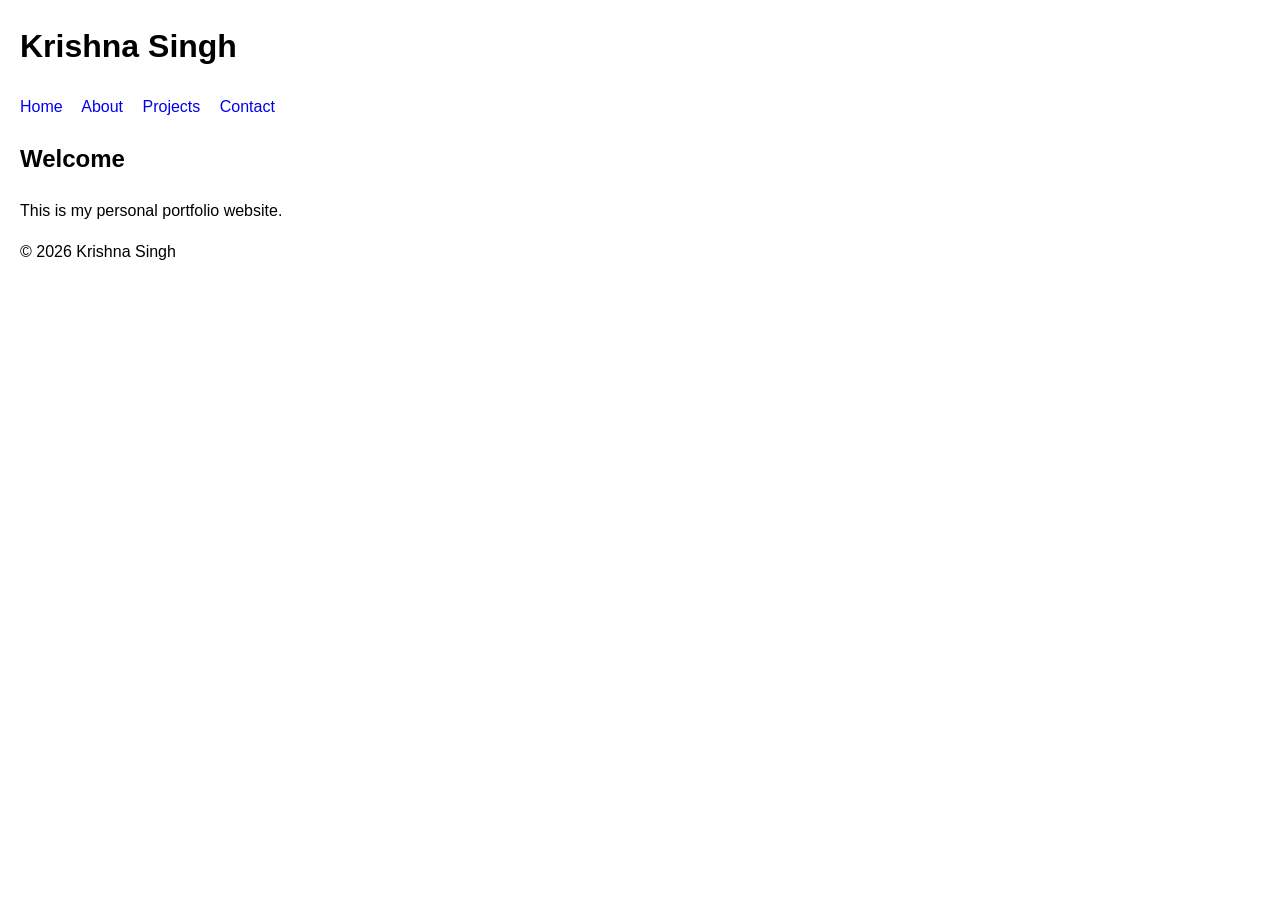
==== index.html @ a3dbcc10 "Initial commit: HTML5 Semantic Portfolio" ====
<!DOCTYPE html>
<html lang="en">
<head>
<meta charset="UTF-8">
<meta name="viewport" content="width=device-width, initial-scale=1.0">
<meta name="description" content="Personal Portfolio Website">
<meta name="keywords" content="Portfolio, HTML5, Accessibility">
<meta name="author" content="Krishna Singh">
<title>Home</title>
<link rel="stylesheet" href="style.css">
</head>

<body>

<header role="banner">
<h1>Krishna Singh</h1>

<nav aria-label="Main Navigation">
<a href="index.html">Home</a>
<a href="about.html">About</a>
<a href="projects.html">Projects</a>
<a href="contact.html">Contact</a>
</nav>
</header>

<main>

<section>
<h2>Welcome</h2>
<p>This is my personal portfolio website.</p>
</section>

</main>

<footer>
<p>&copy; 2026 Krishna Singh</p>
</footer>

</body>
</html>
---- style.css ----
body{
font-family:Arial,sans-serif;
margin:20px;
line-height:1.6;
}

nav a{
margin-right:15px;
text-decoration:none;
}

input,
textarea,
button{
display:block;
width:100%;
margin-bottom:10px;
padding:8px;
}
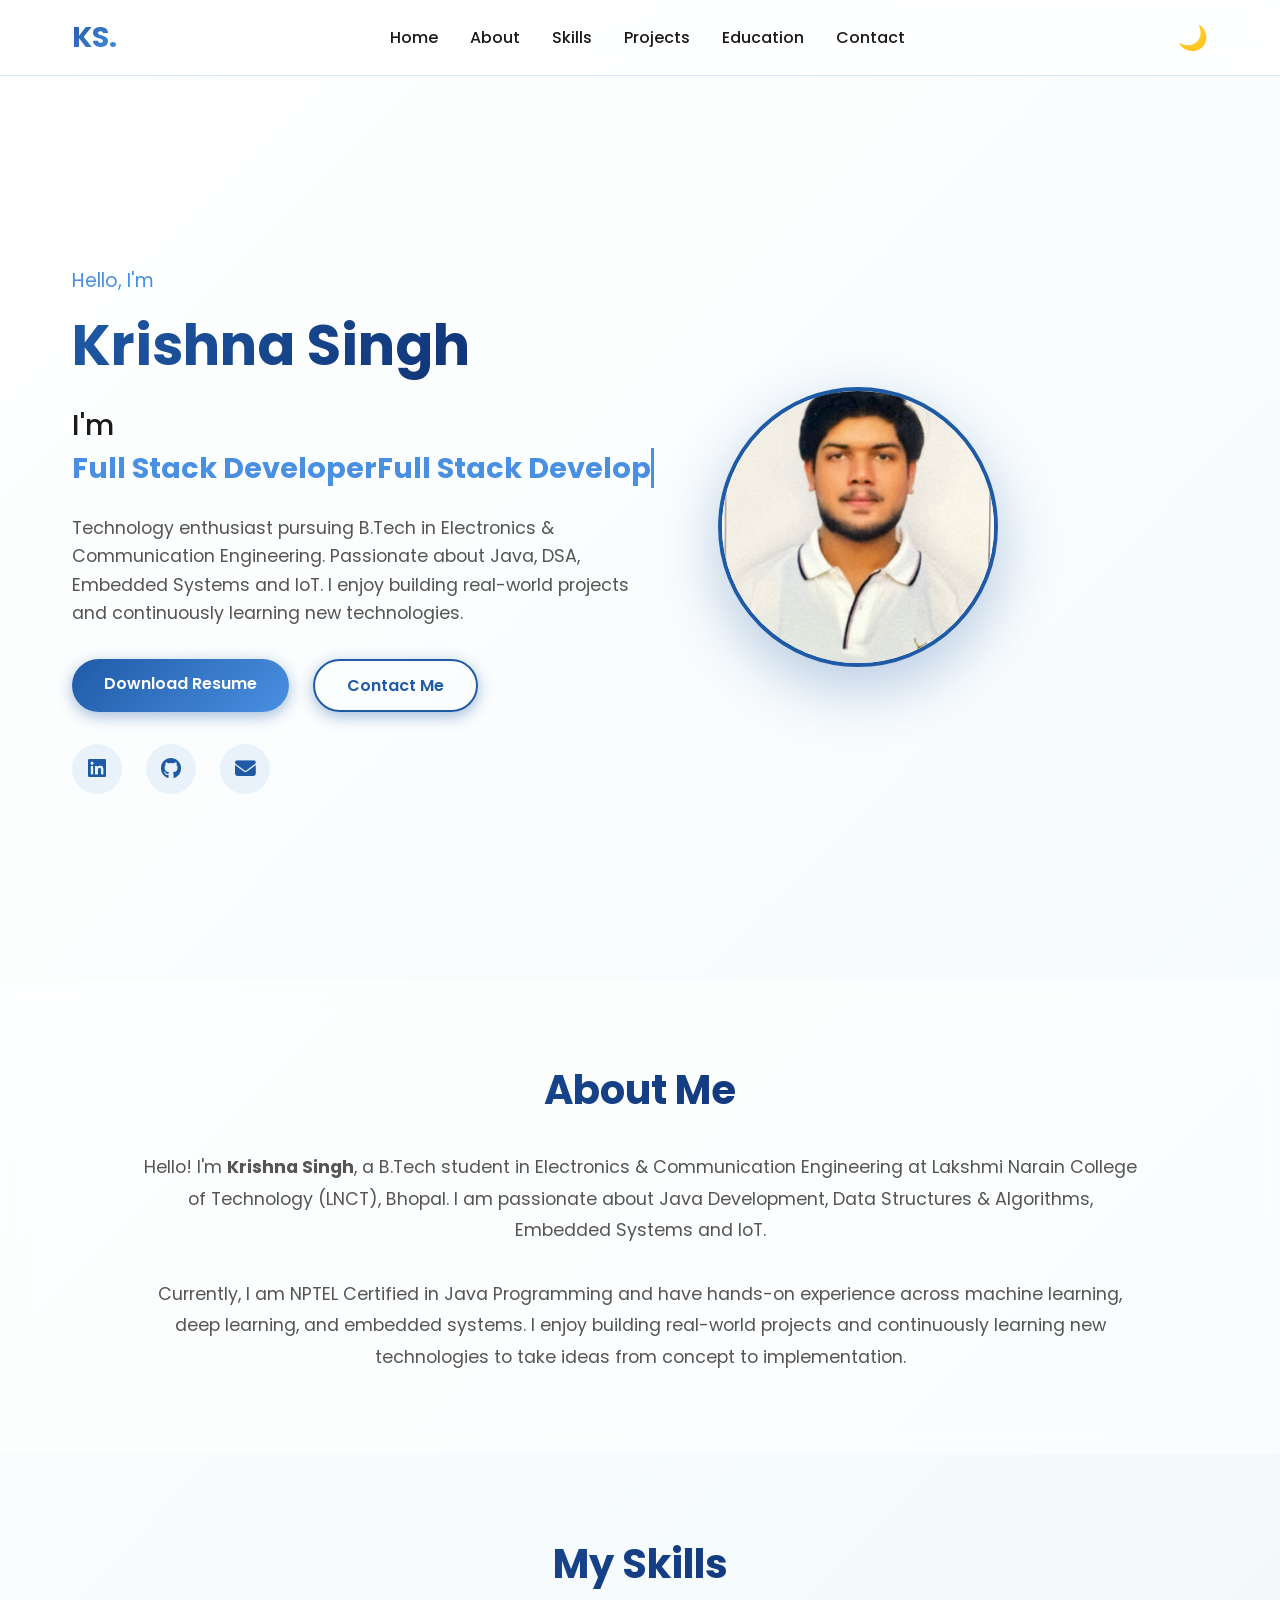
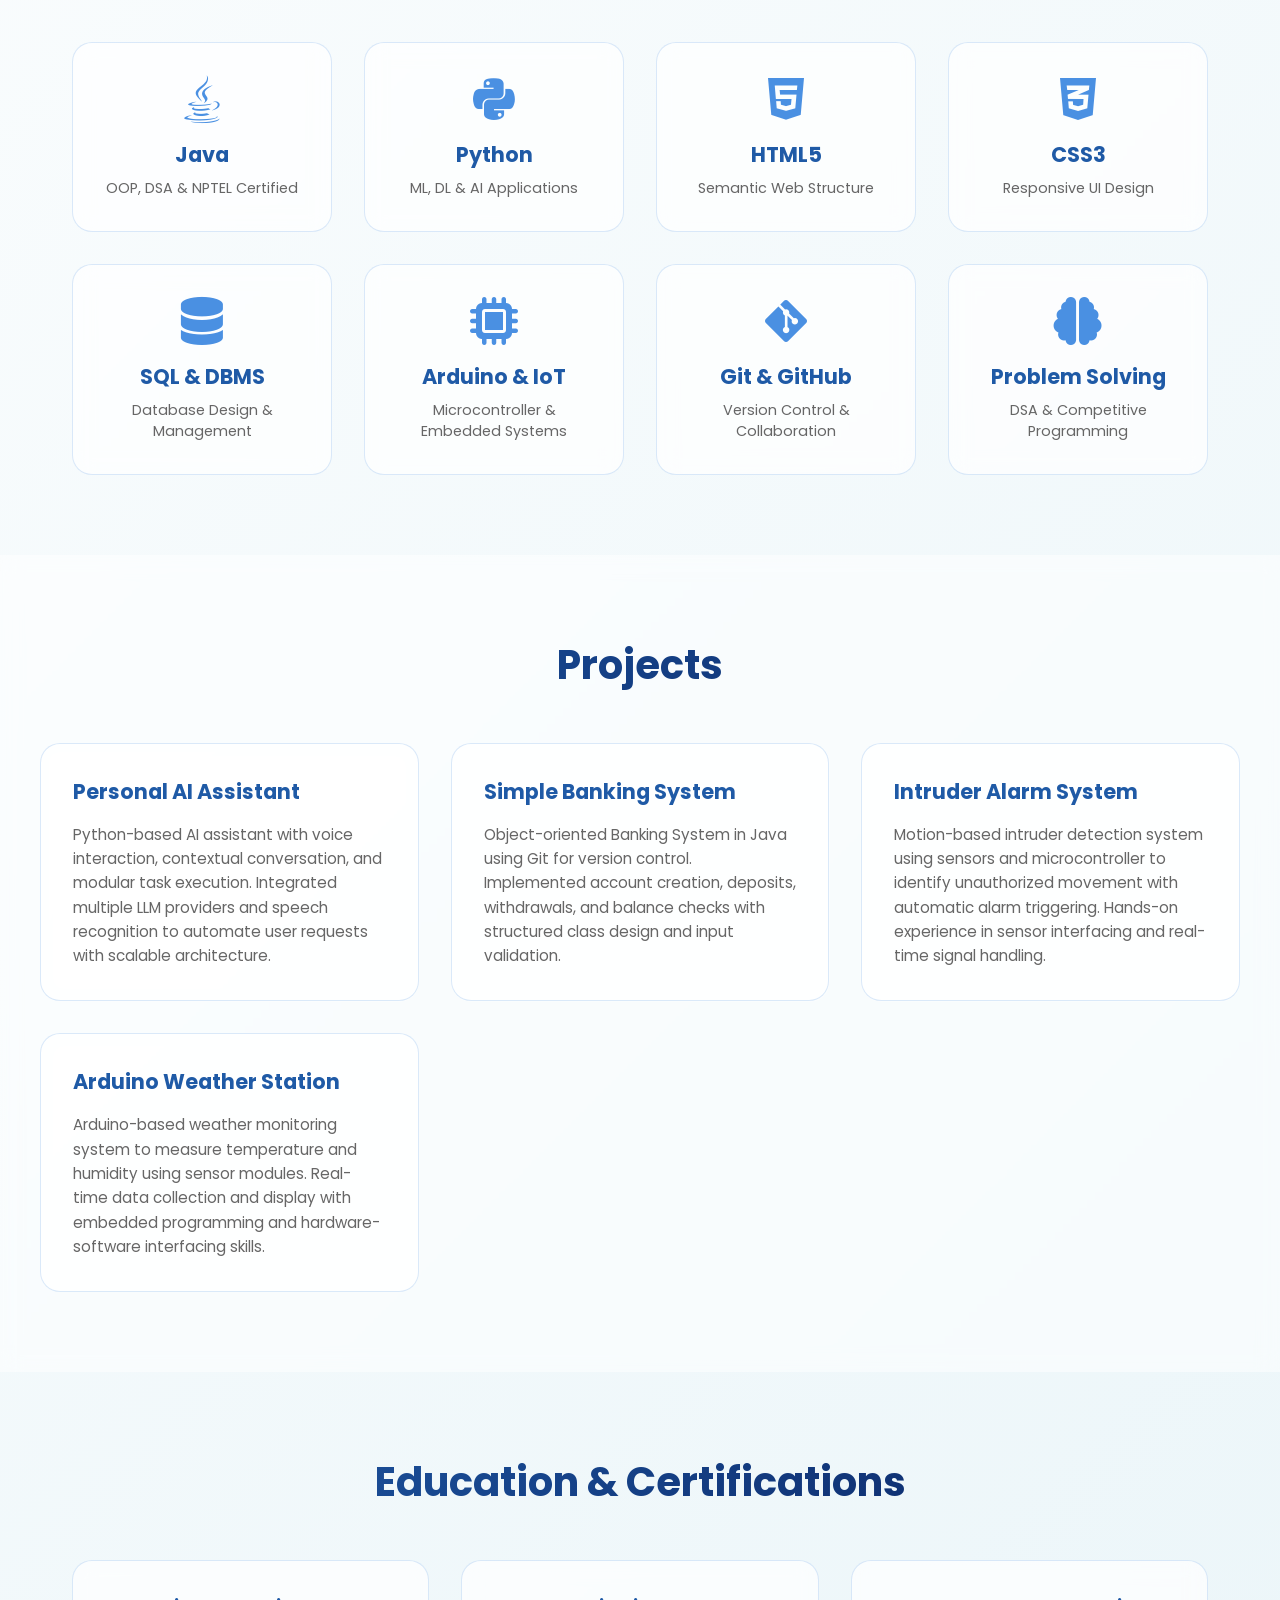
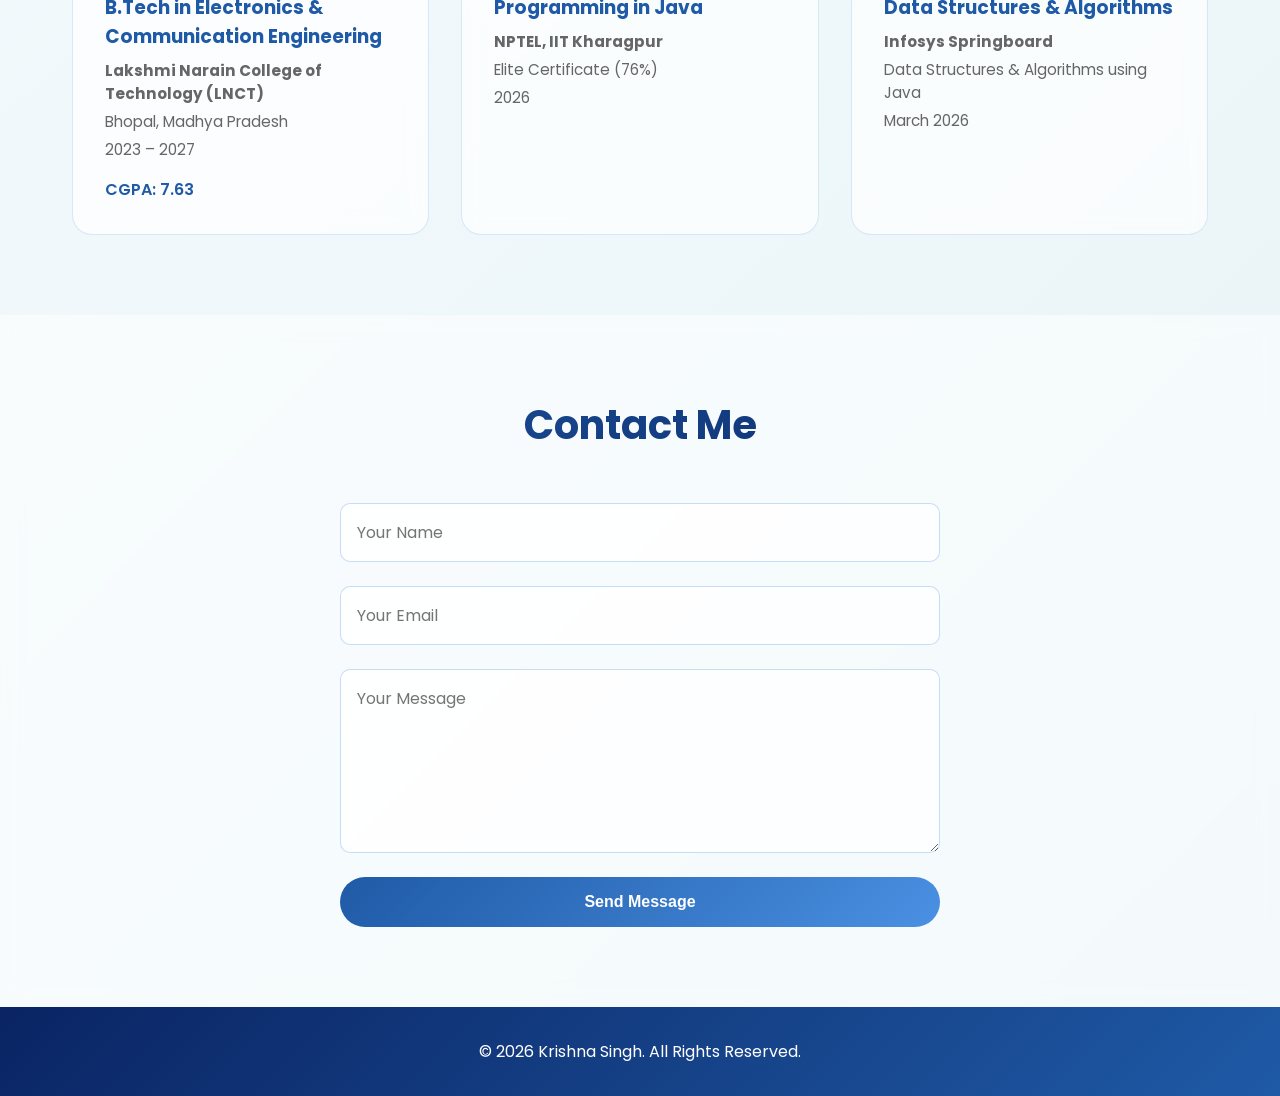
==== commit 55ccb29c: "Initial portfolio website" ====
--- a/index.html
+++ b/index.html
@@ -1,40 +1,953 @@
 <!DOCTYPE html>
 <html lang="en">
+
 <head>
-<meta charset="UTF-8">
-<meta name="viewport" content="width=device-width, initial-scale=1.0">
-<meta name="description" content="Personal Portfolio Website">
-<meta name="keywords" content="Portfolio, HTML5, Accessibility">
-<meta name="author" content="Krishna Singh">
-<title>Home</title>
-<link rel="stylesheet" href="style.css">
+    <meta charset="UTF-8">
+    <meta name="viewport" content="width=device-width, initial-scale=1.0">
+    <title>Krishna Singh | Portfolio</title>
+
+    <!-- Google Fonts -->
+    <link rel="preconnect" href="https://fonts.googleapis.com">
+    <link rel="preconnect" href="https://fonts.gstatic.com" crossorigin>
+    <link href="https://fonts.googleapis.com/css2?family=Poppins:wght@300;400;500;600;700&display=swap" rel="stylesheet">
+
+    <!-- Font Awesome -->
+    <link rel="stylesheet" href="https://cdnjs.cloudflare.com/ajax/libs/font-awesome/6.7.2/css/all.min.css">
+
+    <style>
+        * {
+            margin: 0;
+            padding: 0;
+            box-sizing: border-box;
+        }
+
+        :root {
+            --primary-blue: #1f5aa6;
+            --sky-blue: #4a90e2;
+            --light-blue: #87ceeb;
+            --white: #ffffff;
+            --navy: #0a2463;
+            --dark-bg: #0f1419;
+            --dark-card: #1a1f2e;
+            --text-light: #e0e0e0;
+            --text-dark: #1a1a1a;
+            --accent: #4a90e2;
+        }
+
+        body {
+            font-family: 'Poppins', sans-serif;
+            background: linear-gradient(135deg, #ffffff 0%, #e8f4f8 100%);
+            color: var(--text-dark);
+            transition: background 0.3s ease, color 0.3s ease;
+            overflow-x: hidden;
+            scroll-behavior: smooth;
+        }
+
+        body.dark-mode {
+            background: linear-gradient(135deg, var(--dark-bg) 0%, #1a2332 100%);
+            color: var(--text-light);
+        }
+
+        /* ================= HEADER ================= */
+        header {
+            position: fixed;
+            top: 0;
+            width: 100%;
+            z-index: 1000;
+            backdrop-filter: blur(10px);
+            background: rgba(255, 255, 255, 0.7);
+            border-bottom: 1px solid rgba(74, 144, 226, 0.2);
+            transition: all 0.3s ease;
+        }
+
+        body.dark-mode header {
+            background: rgba(15, 20, 25, 0.7);
+            border-bottom: 1px solid rgba(74, 144, 226, 0.1);
+        }
+
+        nav {
+            max-width: 1200px;
+            margin: 0 auto;
+            padding: 1rem 2rem;
+            display: flex;
+            justify-content: space-between;
+            align-items: center;
+        }
+
+        .logo {
+            font-size: 1.8rem;
+            font-weight: 700;
+            background: linear-gradient(135deg, var(--primary-blue), var(--sky-blue));
+            -webkit-background-clip: text;
+            -webkit-text-fill-color: transparent;
+            background-clip: text;
+        }
+
+        nav ul {
+            display: flex;
+            list-style: none;
+            gap: 2rem;
+        }
+
+        nav a {
+            text-decoration: none;
+            font-weight: 500;
+            color: inherit;
+            transition: color 0.3s ease;
+            position: relative;
+        }
+
+        nav a::after {
+            content: '';
+            position: absolute;
+            width: 0;
+            height: 2px;
+            bottom: -5px;
+            left: 0;
+            background: linear-gradient(135deg, var(--primary-blue), var(--sky-blue));
+            transition: width 0.3s ease;
+        }
+
+        nav a:hover::after {
+            width: 100%;
+        }
+
+        #theme-toggle {
+            background: none;
+            border: none;
+            font-size: 1.5rem;
+            cursor: pointer;
+            transition: transform 0.3s ease;
+        }
+
+        #theme-toggle:hover {
+            transform: rotate(20deg);
+        }
+
+        /* ================= MAIN CONTENT ================= */
+        main {
+            margin-top: 80px;
+        }
+
+        /* ================= HERO SECTION ================= */
+        .hero {
+            min-height: 100vh;
+            display: flex;
+            align-items: center;
+            justify-content: space-between;
+            max-width: 1200px;
+            margin: 0 auto;
+            padding: 4rem 2rem;
+            gap: 4rem;
+        }
+
+        .hero-content {
+            flex: 1;
+            animation: slideInLeft 0.8s ease;
+        }
+
+        .hero-content h3 {
+            font-size: 1.2rem;
+            color: var(--sky-blue);
+            margin-bottom: 0.5rem;
+            font-weight: 400;
+        }
+
+        .hero-content h1 {
+            font-size: 3.5rem;
+            font-weight: 700;
+            margin-bottom: 1rem;
+            background: linear-gradient(135deg, var(--primary-blue), var(--navy));
+            -webkit-background-clip: text;
+            -webkit-text-fill-color: transparent;
+            background-clip: text;
+        }
+
+        .hero-content h2 {
+            font-size: 1.8rem;
+            font-weight: 500;
+            margin-bottom: 1.5rem;
+            color: var(--text-dark);
+        }
+
+        body.dark-mode .hero-content h2 {
+            color: var(--text-light);
+        }
+
+        #typing {
+            color: var(--accent);
+            font-weight: 700;
+            border-right: 3px solid var(--accent);
+            animation: blink 0.75s step-end infinite;
+            white-space: nowrap;
+            overflow: hidden;
+        }
+
+        @keyframes blink {
+            0%, 49% {
+                border-right-color: var(--accent);
+            }
+            50%, 100% {
+                border-right-color: transparent;
+            }
+        }
+
+        .hero-content p {
+            font-size: 1.1rem;
+            line-height: 1.6;
+            margin-bottom: 2rem;
+            color: #555;
+        }
+
+        body.dark-mode .hero-content p {
+            color: #aaa;
+        }
+
+        .buttons {
+            display: flex;
+            gap: 1.5rem;
+            margin-bottom: 2rem;
+            flex-wrap: wrap;
+        }
+
+        .btn {
+            padding: 0.75rem 2rem;
+            font-size: 1rem;
+            font-weight: 600;
+            border-radius: 50px;
+            text-decoration: none;
+            transition: all 0.3s ease;
+            cursor: pointer;
+            border: none;
+            display: inline-block;
+        }
+
+        .btn {
+            background: linear-gradient(135deg, var(--primary-blue), var(--sky-blue));
+            color: white;
+            box-shadow: 0 4px 15px rgba(31, 90, 166, 0.4);
+        }
+
+        .btn:hover {
+            transform: translateY(-3px);
+            box-shadow: 0 6px 20px rgba(31, 90, 166, 0.6);
+        }
+
+        .btn.outline {
+            background: transparent;
+            border: 2px solid var(--primary-blue);
+            color: var(--primary-blue);
+        }
+
+        body.dark-mode .btn.outline {
+            border-color: var(--sky-blue);
+            color: var(--sky-blue);
+        }
+
+        .btn.outline:hover {
+            background: rgba(74, 144, 226, 0.1);
+        }
+
+        .social {
+            display: flex;
+            gap: 1.5rem;
+        }
+
+        .social a {
+            width: 50px;
+            height: 50px;
+            display: flex;
+            align-items: center;
+            justify-content: center;
+            border-radius: 50%;
+            background: rgba(74, 144, 226, 0.1);
+            color: var(--primary-blue);
+            text-decoration: none;
+            transition: all 0.3s ease;
+            font-size: 1.3rem;
+        }
+
+        .social a:hover {
+            background: linear-gradient(135deg, var(--primary-blue), var(--sky-blue));
+            color: white;
+            transform: translateY(-5px);
+        }
+
+        .hero-image {
+            flex: 1;
+            animation: slideInRight 0.8s ease;
+        }
+
+        .hero-image img {
+            width: 100%;
+            max-width: 280px;
+            border-radius: 50%;
+            border: 4px solid var(--primary-blue);
+            box-shadow: 0 20px 60px rgba(31, 90, 166, 0.3);
+            object-fit: cover;
+            aspect-ratio: 1;
+        }
+
+        @keyframes slideInLeft {
+            from {
+                opacity: 0;
+                transform: translateX(-50px);
+            }
+            to {
+                opacity: 1;
+                transform: translateX(0);
+            }
+        }
+
+        @keyframes slideInRight {
+            from {
+                opacity: 0;
+                transform: translateX(50px);
+            }
+            to {
+                opacity: 1;
+                transform: translateX(0);
+            }
+        }
+
+        /* ================= ABOUT SECTION ================= */
+        .about {
+            padding: 5rem 2rem;
+            background: rgba(255, 255, 255, 0.5);
+            backdrop-filter: blur(10px);
+        }
+
+        body.dark-mode .about {
+            background: rgba(26, 31, 46, 0.5);
+        }
+
+        .about-container {
+            max-width: 1000px;
+            margin: 0 auto;
+            text-align: center;
+        }
+
+        .about h2 {
+            font-size: 2.5rem;
+            margin-bottom: 2rem;
+            background: linear-gradient(135deg, var(--primary-blue), var(--navy));
+            -webkit-background-clip: text;
+            -webkit-text-fill-color: transparent;
+            background-clip: text;
+        }
+
+        .about p {
+            font-size: 1.1rem;
+            line-height: 1.8;
+            color: #555;
+        }
+
+        body.dark-mode .about p {
+            color: #aaa;
+        }
+
+        /* ================= SKILLS SECTION ================= */
+        .skills {
+            padding: 5rem 2rem;
+            max-width: 1200px;
+            margin: 0 auto;
+        }
+
+        .skills h2 {
+            font-size: 2.5rem;
+            text-align: center;
+            margin-bottom: 3rem;
+            background: linear-gradient(135deg, var(--primary-blue), var(--navy));
+            -webkit-background-clip: text;
+            -webkit-text-fill-color: transparent;
+            background-clip: text;
+        }
+
+        .skills-container {
+            display: grid;
+            grid-template-columns: repeat(auto-fit, minmax(250px, 1fr));
+            gap: 2rem;
+        }
+
+        .skill-card {
+            background: rgba(255, 255, 255, 0.7);
+            backdrop-filter: blur(10px);
+            border: 1px solid rgba(74, 144, 226, 0.2);
+            padding: 2rem;
+            border-radius: 20px;
+            text-align: center;
+            transition: all 0.3s ease;
+            cursor: pointer;
+        }
+
+        body.dark-mode .skill-card {
+            background: rgba(26, 31, 46, 0.8);
+            border: 1px solid rgba(74, 144, 226, 0.3);
+        }
+
+        .skill-card:hover {
+            transform: translateY(-10px);
+            box-shadow: 0 10px 30px rgba(31, 90, 166, 0.3);
+            background: rgba(255, 255, 255, 0.9);
+        }
+
+        body.dark-mode .skill-card:hover {
+            background: rgba(26, 31, 46, 1);
+            box-shadow: 0 10px 30px rgba(74, 144, 226, 0.2);
+        }
+
+        .skill-card i {
+            font-size: 3rem;
+            color: var(--sky-blue);
+            margin-bottom: 1rem;
+        }
+
+        .skill-card h3 {
+            font-size: 1.3rem;
+            margin-bottom: 0.5rem;
+            color: var(--primary-blue);
+        }
+
+        body.dark-mode .skill-card h3 {
+            color: var(--sky-blue);
+        }
+
+        .skill-card p {
+            font-size: 0.9rem;
+            color: #666;
+        }
+
+        body.dark-mode .skill-card p {
+            color: #999;
+        }
+
+        /* ================= PROJECTS SECTION ================= */
+        .projects {
+            padding: 5rem 2rem;
+            background: rgba(255, 255, 255, 0.5);
+            backdrop-filter: blur(10px);
+        }
+
+        body.dark-mode .projects {
+            background: rgba(26, 31, 46, 0.5);
+        }
+
+        .projects h2 {
+            font-size: 2.5rem;
+            text-align: center;
+            margin-bottom: 3rem;
+            background: linear-gradient(135deg, var(--primary-blue), var(--navy));
+            -webkit-background-clip: text;
+            -webkit-text-fill-color: transparent;
+            background-clip: text;
+        }
+
+        .projects-container {
+            max-width: 1200px;
+            margin: 0 auto;
+            display: grid;
+            grid-template-columns: repeat(auto-fit, minmax(280px, 1fr));
+            gap: 2rem;
+        }
+
+        .project-card {
+            background: rgba(255, 255, 255, 0.7);
+            backdrop-filter: blur(10px);
+            border: 1px solid rgba(74, 144, 226, 0.2);
+            padding: 2rem;
+            border-radius: 20px;
+            transition: all 0.3s ease;
+            cursor: pointer;
+        }
+
+        body.dark-mode .project-card {
+            background: rgba(26, 31, 46, 0.8);
+            border: 1px solid rgba(74, 144, 226, 0.3);
+        }
+
+        .project-card:hover {
+            transform: translateY(-10px);
+            box-shadow: 0 15px 40px rgba(31, 90, 166, 0.3);
+            background: rgba(255, 255, 255, 0.9);
+        }
+
+        body.dark-mode .project-card:hover {
+            background: rgba(26, 31, 46, 1);
+            box-shadow: 0 15px 40px rgba(74, 144, 226, 0.2);
+        }
+
+        .project-card h3 {
+            font-size: 1.3rem;
+            margin-bottom: 1rem;
+            color: var(--primary-blue);
+        }
+
+        body.dark-mode .project-card h3 {
+            color: var(--sky-blue);
+        }
+
+        .project-card p {
+            font-size: 0.95rem;
+            line-height: 1.6;
+            color: #666;
+        }
+
+        body.dark-mode .project-card p {
+            color: #999;
+        }
+
+        /* ================= EDUCATION SECTION ================= */
+        .education {
+            padding: 5rem 2rem;
+            max-width: 1200px;
+            margin: 0 auto;
+        }
+
+        .education h2 {
+            font-size: 2.5rem;
+            text-align: center;
+            margin-bottom: 3rem;
+            background: linear-gradient(135deg, var(--primary-blue), var(--navy));
+            -webkit-background-clip: text;
+            -webkit-text-fill-color: transparent;
+            background-clip: text;
+        }
+
+        .education-container {
+            display: grid;
+            grid-template-columns: repeat(auto-fit, minmax(300px, 1fr));
+            gap: 2rem;
+        }
+
+        .edu-card {
+            background: rgba(255, 255, 255, 0.7);
+            backdrop-filter: blur(10px);
+            border: 1px solid rgba(74, 144, 226, 0.2);
+            padding: 2rem;
+            border-radius: 20px;
+            transition: all 0.3s ease;
+        }
+
+        body.dark-mode .edu-card {
+            background: rgba(26, 31, 46, 0.8);
+            border: 1px solid rgba(74, 144, 226, 0.3);
+        }
+
+        .edu-card:hover {
+            transform: translateY(-8px);
+            box-shadow: 0 10px 30px rgba(31, 90, 166, 0.2);
+        }
+
+        .edu-card h3 {
+            color: var(--primary-blue);
+            margin-bottom: 0.5rem;
+        }
+
+        body.dark-mode .edu-card h3 {
+            color: var(--sky-blue);
+        }
+
+        .edu-card p {
+            color: #666;
+            font-size: 0.95rem;
+            margin: 0.3rem 0;
+        }
+
+        body.dark-mode .edu-card p {
+            color: #999;
+        }
+
+        .edu-card .cgpa {
+            color: var(--primary-blue);
+            font-weight: 600;
+            margin-top: 1rem;
+        }
+
+        /* ================= CONTACT SECTION ================= */
+        .contact {
+            padding: 5rem 2rem;
+            background: rgba(255, 255, 255, 0.5);
+            backdrop-filter: blur(10px);
+        }
+
+        body.dark-mode .contact {
+            background: rgba(26, 31, 46, 0.5);
+        }
+
+        .contact h2 {
+            font-size: 2.5rem;
+            text-align: center;
+            margin-bottom: 3rem;
+            background: linear-gradient(135deg, var(--primary-blue), var(--navy));
+            -webkit-background-clip: text;
+            -webkit-text-fill-color: transparent;
+            background-clip: text;
+        }
+
+        .contact form {
+            max-width: 600px;
+            margin: 0 auto;
+            display: flex;
+            flex-direction: column;
+            gap: 1.5rem;
+        }
+
+        .contact input,
+        .contact textarea {
+            padding: 1rem;
+            border: 1px solid rgba(74, 144, 226, 0.3);
+            border-radius: 10px;
+            font-family: inherit;
+            font-size: 1rem;
+            background: rgba(255, 255, 255, 0.8);
+            color: var(--text-dark);
+            transition: all 0.3s ease;
+        }
+
+        body.dark-mode .contact input,
+        body.dark-mode .contact textarea {
+            background: rgba(26, 31, 46, 0.6);
+            color: var(--text-light);
+            border-color: rgba(74, 144, 226, 0.5);
+        }
+
+        .contact input:focus,
+        .contact textarea:focus {
+            outline: none;
+            border-color: var(--sky-blue);
+            box-shadow: 0 0 10px rgba(74, 144, 226, 0.3);
+        }
+
+        .contact button {
+            padding: 1rem;
+            background: linear-gradient(135deg, var(--primary-blue), var(--sky-blue));
+            color: white;
+            border: none;
+            border-radius: 50px;
+            font-weight: 600;
+            cursor: pointer;
+            transition: all 0.3s ease;
+            font-size: 1rem;
+        }
+
+        .contact button:hover {
+            transform: translateY(-3px);
+            box-shadow: 0 10px 30px rgba(31, 90, 166, 0.4);
+        }
+
+        /* ================= FOOTER ================= */
+        footer {
+            background: linear-gradient(135deg, var(--navy), var(--primary-blue));
+            color: white;
+            text-align: center;
+            padding: 2rem;
+        }
+
+        /* ================= RESPONSIVE ================= */
+        @media (max-width: 768px) {
+            nav ul {
+                gap: 1rem;
+            }
+
+            .hero {
+                flex-direction: column;
+                text-align: center;
+                padding: 2rem 1rem;
+            }
+
+            .hero-content h1 {
+                font-size: 2.5rem;
+            }
+
+            .hero-content h2 {
+                font-size: 1.3rem;
+            }
+
+            .hero-image img {
+                max-width: 300px;
+            }
+
+            .buttons {
+                justify-content: center;
+            }
+
+            .social {
+                justify-content: center;
+            }
+
+            .skills-container,
+            .projects-container,
+            .education-container {
+                grid-template-columns: 1fr;
+            }
+
+            .skills h2,
+            .projects h2,
+            .education h2,
+            .contact h2 {
+                font-size: 2rem;
+            }
+        }
+    </style>
 </head>
 
 <body>
 
-<header role="banner">
-<h1>Krishna Singh</h1>
-
-<nav aria-label="Main Navigation">
-<a href="index.html">Home</a>
-<a href="about.html">About</a>
-<a href="projects.html">Projects</a>
-<a href="contact.html">Contact</a>
-</nav>
-</header>
-
-<main>
-
-<section>
-<h2>Welcome</h2>
-<p>This is my personal portfolio website.</p>
-</section>
-
-</main>
-
-<footer>
-<p>&copy; 2026 Krishna Singh</p>
-</footer>
+    <!-- ================= HEADER ================= -->
+    <header>
+        <nav>
+            <h2 class="logo">KS.</h2>
+            <ul>
+                <li><a href="#home">Home</a></li>
+                <li><a href="#about">About</a></li>
+                <li><a href="#skills">Skills</a></li>
+                <li><a href="#projects">Projects</a></li>
+                <li><a href="#education">Education</a></li>
+                <li><a href="#contact">Contact</a></li>
+            </ul>
+            <button id="theme-toggle">🌙</button>
+        </nav>
+    </header>
+
+    <main>
+        <!-- ================= HERO SECTION ================= -->
+        <section id="home" class="hero">
+            <div class="hero-content">
+                <h3>Hello, I'm</h3>
+                <h1>Krishna Singh</h1>
+                <h2>I'm <span id="typing">Full Stack Developer</span></h2>
+                <p>
+                    Technology enthusiast pursuing B.Tech in Electronics & Communication Engineering. 
+                    Passionate about Java, DSA, Embedded Systems and IoT. I enjoy building real-world 
+                    projects and continuously learning new technologies.
+                </p>
+                <div class="buttons">
+                    <a href="resume/Krishna_Singh_Resume.pdf" download class="btn">
+                        Download Resume
+                    </a>
+                    <a href="#contact" class="btn outline">
+                        Contact Me
+                    </a>
+                </div>
+                <div class="social">
+                    <a href="https://www.linkedin.com/in/krishna-singh-b1ba0336b" target="_blank" title="LinkedIn">
+                        <i class="fa-brands fa-linkedin"></i>
+                    </a>
+                    <a href="https://github.com/krishna03-23-085" target="_blank" title="GitHub">
+                        <i class="fa-brands fa-github"></i>
+                    </a>
+                    <a href="mailto:krishna2005singhh@gmail.com" title="Email">
+                        <i class="fa-solid fa-envelope"></i>
+                    </a>
+                </div>
+            </div>
+            <div class="hero-image">
+                <img src="images/profile.jpeg" alt="Krishna Singh">
+            </div>
+        </section>
+
+        <!-- ================= ABOUT SECTION ================= -->
+        <section id="about" class="about">
+            <div class="about-container">
+                <h2>About Me</h2>
+                <p>
+                    Hello! I'm <strong>Krishna Singh</strong>, a B.Tech student in Electronics & Communication 
+                    Engineering at Lakshmi Narain College of Technology (LNCT), Bhopal. I am passionate about 
+                    Java Development, Data Structures & Algorithms, Embedded Systems and IoT. 
+                    <br><br>
+                    Currently, I am NPTEL Certified in Java Programming and have hands-on experience across 
+                    machine learning, deep learning, and embedded systems. I enjoy building real-world projects 
+                    and continuously learning new technologies to take ideas from concept to implementation.
+                </p>
+            </div>
+        </section>
+
+        <!-- ================= SKILLS SECTION ================= -->
+        <section id="skills" class="skills">
+            <h2>My Skills</h2>
+            <div class="skills-container">
+                <div class="skill-card">
+                    <i class="fa-brands fa-java"></i>
+                    <h3>Java</h3>
+                    <p>OOP, DSA & NPTEL Certified</p>
+                </div>
+                <div class="skill-card">
+                    <i class="fa-brands fa-python"></i>
+                    <h3>Python</h3>
+                    <p>ML, DL & AI Applications</p>
+                </div>
+                <div class="skill-card">
+                    <i class="fa-brands fa-html5"></i>
+                    <h3>HTML5</h3>
+                    <p>Semantic Web Structure</p>
+                </div>
+                <div class="skill-card">
+                    <i class="fa-brands fa-css3-alt"></i>
+                    <h3>CSS3</h3>
+                    <p>Responsive UI Design</p>
+                </div>
+                <div class="skill-card">
+                    <i class="fa-solid fa-database"></i>
+                    <h3>SQL & DBMS</h3>
+                    <p>Database Design & Management</p>
+                </div>
+                <div class="skill-card">
+                    <i class="fa-solid fa-microchip"></i>
+                    <h3>Arduino & IoT</h3>
+                    <p>Microcontroller & Embedded Systems</p>
+                </div>
+                <div class="skill-card">
+                    <i class="fa-brands fa-git-alt"></i>
+                    <h3>Git & GitHub</h3>
+                    <p>Version Control & Collaboration</p>
+                </div>
+                <div class="skill-card">
+                    <i class="fa-solid fa-brain"></i>
+                    <h3>Problem Solving</h3>
+                    <p>DSA & Competitive Programming</p>
+                </div>
+            </div>
+        </section>
+
+        <!-- ================= PROJECTS SECTION ================= -->
+        <section id="projects" class="projects">
+            <h2>Projects</h2>
+            <div class="projects-container">
+                <div class="project-card">
+                    <h3>Personal AI Assistant</h3>
+                    <p>
+                        Python-based AI assistant with voice interaction, contextual conversation, 
+                        and modular task execution. Integrated multiple LLM providers and speech recognition 
+                        to automate user requests with scalable architecture.
+                    </p>
+                </div>
+                <div class="project-card">
+                    <h3>Simple Banking System</h3>
+                    <p>
+                        Object-oriented Banking System in Java using Git for version control. 
+                        Implemented account creation, deposits, withdrawals, and balance checks 
+                        with structured class design and input validation.
+                    </p>
+                </div>
+                <div class="project-card">
+                    <h3>Intruder Alarm System</h3>
+                    <p>
+                        Motion-based intruder detection system using sensors and microcontroller 
+                        to identify unauthorized movement with automatic alarm triggering. 
+                        Hands-on experience in sensor interfacing and real-time signal handling.
+                    </p>
+                </div>
+                <div class="project-card">
+                    <h3>Arduino Weather Station</h3>
+                    <p>
+                        Arduino-based weather monitoring system to measure temperature and humidity 
+                        using sensor modules. Real-time data collection and display with embedded 
+                        programming and hardware-software interfacing skills.
+                    </p>
+                </div>
+            </div>
+        </section>
+
+        <!-- ================= EDUCATION SECTION ================= -->
+        <section id="education" class="education">
+            <h2>Education & Certifications</h2>
+            <div class="education-container">
+                <div class="edu-card">
+                    <h3>B.Tech in Electronics & Communication Engineering</h3>
+                    <p><strong>Lakshmi Narain College of Technology (LNCT)</strong></p>
+                    <p>Bhopal, Madhya Pradesh</p>
+                    <p>2023 – 2027</p>
+                    <div class="cgpa">CGPA: 7.63</div>
+                </div>
+                <div class="edu-card">
+                    <h3>Programming in Java</h3>
+                    <p><strong>NPTEL, IIT Kharagpur</strong></p>
+                    <p>Elite Certificate (76%)</p>
+                    <p>2026</p>
+                </div>
+                <div class="edu-card">
+                    <h3>Data Structures & Algorithms</h3>
+                    <p><strong>Infosys Springboard</strong></p>
+                    <p>Data Structures & Algorithms using Java</p>
+                    <p>March 2026</p>
+                </div>
+            </div>
+        </section>
+
+        <!-- ================= CONTACT SECTION ================= -->
+        <section id="contact" class="contact">
+            <h2>Contact Me</h2>
+            <form>
+                <input type="text" placeholder="Your Name" required>
+                <input type="email" placeholder="Your Email" required>
+                <textarea rows="6" placeholder="Your Message" required></textarea>
+                <button type="submit">Send Message</button>
+            </form>
+        </section>
+    </main>
+
+    <!-- ================= FOOTER ================= -->
+    <footer>
+        <p>© 2026 Krishna Singh. All Rights Reserved.</p>
+    </footer>
+
+    <script>
+        // Dark Mode Toggle
+        const themeToggle = document.getElementById('theme-toggle');
+        const body = document.body;
+
+        // Check for saved theme preference
+        if (localStorage.getItem('theme') === 'dark') {
+            body.classList.add('dark-mode');
+            themeToggle.textContent = '☀️';
+        }
+
+        themeToggle.addEventListener('click', () => {
+            body.classList.toggle('dark-mode');
+            if (body.classList.contains('dark-mode')) {
+                themeToggle.textContent = '☀️';
+                localStorage.setItem('theme', 'dark');
+            } else {
+                themeToggle.textContent = '🌙';
+                localStorage.setItem('theme', 'light');
+            }
+        });
+
+        // Typing Animation
+        const typingElement = document.getElementById('typing');
+        const words = ['Full Stack Developer', 'Java Enthusiast', 'IoT Engineer', 'Problem Solver'];
+        let wordIndex = 0;
+        let charIndex = 0;
+        let isDeleting = false;
+
+        function type() {
+            const currentWord = words[wordIndex];
+            
+            if (!isDeleting) {
+                if (charIndex < currentWord.length) {
+                    typingElement.textContent += currentWord[charIndex];
+                    charIndex++;
+                    setTimeout(type, 100);
+                } else {
+                    isDeleting = true;
+                    setTimeout(type, 1500);
+                }
+            } else {
+                if (charIndex > 0) {
+                    typingElement.textContent = currentWord.substring(0, charIndex - 1);
+                    charIndex--;
+                    setTimeout(type, 50);
+                } else {
+                    isDeleting = false;
+                    wordIndex = (wordIndex + 1) % words.length;
+                    setTimeout(type, 500);
+                }
+            }
+        }
+
+        type();
+    </script>
 
 </body>
+
 </html>
